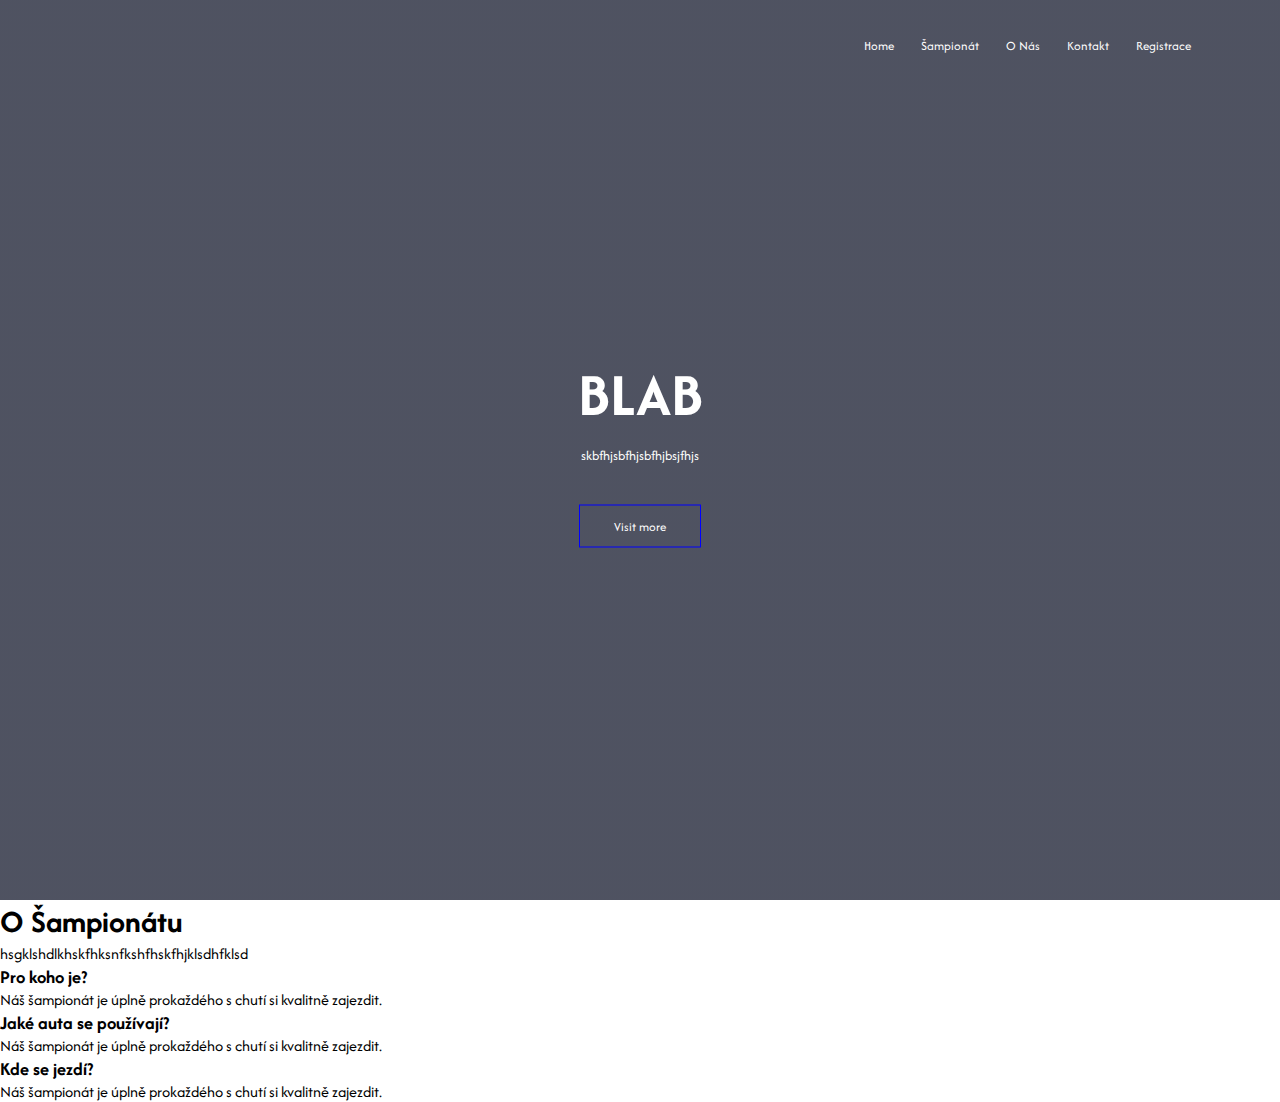
==== finalprojekt/index.html @ fbe958ff "Update index.html" ====
<!DOCTYPE html>
<html lang="en" xmlns="http://www.w3.org/1999/html">
<head>
    <meta charset="UTF-8">
    <meta name="viewport" content="width=device-width, initial-scale=1.0">
    <title>Title</title>
    <link rel="stylesheet" href="style.css">
    <link rel="preconnect" href="https://fonts.googleapis.com">
    <link rel="preconnect" href="https://fonts.gstatic.com" crossorigin>
    <link href="https://fonts.googleapis.com/css2?family=Afacad:ital,wght@0,400;0,700;1,400;1,700&display=swap" rel="stylesheet">
    <link rel="stylesheet"  href="https://cdnjs.cloudflare.com/ajax/libs/font-awesome/6.2.0/css/all.min.css"
          integrity="sha512-xh6O/CkQoPOWDdYTDqeRdPCVd1SpvCA9XXcUnZS2FmJNp1coAFzvtCN9BmamE+4aHK8yyUHUSCcJHgXloTyT2A=="
          crossorigin="anonymous"
          referrerpolicy="no-referrer"/>
</head>
<body>
<section class="header">
    <nav>
        <a href="index.html"><img src=""></a>
        <div class="nav-links" id="navLinks">
            <i class="fa-regular fa-circle-xmark" onclick="hideMenu()"></i>
            <ul>
                <li><a href="index.html">Home</a></li>
                <li><a href="">Šampionát</a></li>
                <li><a href="">O Nás</a></li>
                <li><a href="">Kontakt</a></li>
                <li><a href="">Registrace</a></li>
            </ul>
        </div>
        <i class="fa-solid fa-bars" onclick="showMenu()"></i>
    </nav>
<div class="text-box">
    <h1>BLAB</h1>
    <p>skbfhjsbfhjsbfhjbsjfhjs</p>
    <a href="" class="hero-btn">Visit more</a>
</div>
</section>

<section class="champion">
    <h1>O Šampionátu</h1>
    <p>hsgklshdlkhskfhksnfkshfhskfhjklsdhfklsd</p>

    <div class="row">
        <div class="champion-col">
            <h3>Pro koho je?</h3>
            <p>Náš šampionát je úplně prokaždého s chutí si kvalitně zajezdit.</p>
        </div>
        <div class="champion-col">
            <h3>Jaké auta se používají?</h3>
            <p>Náš šampionát je úplně prokaždého s chutí si kvalitně zajezdit.</p>
        </div>
        <div class="champion-col">
            <h3>Kde se jezdí?</h3>
            <p>Náš šampionát je úplně prokaždého s chutí si kvalitně zajezdit.</p>
        </div>
    </div>

</section>









<!---JavaScript na responsivní menu---->
<script>
    var navLinks = document.getElementById("navLinks");

    function showMenu(){
        navLinks.style.right = "0";
        navLinks.style.display = inline-block;
        
    }
    function hideMenu(){
        navLinks.style.right = "-200px";
    }
</script>


</body>
</html>
---- finalprojekt/style.css ----
*{
    font-family: 'Afacad', sans-serif;
    margin: 0;
    padding: 0;
}
.header{
    min-height: 100vh;
    width: 100%;
    background-image: linear-gradient(rgba(4,9,30,0.7),rgba(4,9,30,0.7)),url(foto/background.png);
    background-position: center;
    background-size: cover;
    position: relative;
}
nav{
    display: flex;
    padding: 2% 6%;
    justify-content: space-between;
    align-items: center;
}
nav img{
    width: 150px;
}
.nav-links{
    flex: 1;
    text-align: right;

}
.nav-links ul li{
    list-style: none;
    display: inline-block;
    padding: 8px 12px;
    position: relative;
}
.nav-links ul li a{
    color: white;
    text-decoration: none;
    font-size: 13px;
}
.nav-links ul li::after{
    content: '';
    width: 0%;
    height: 2px;
    background: dimgrey;
    display: block;
    margin: auto;
    transition: 0.5s;
}

.nav-links ul li:hover::after{
    width: 100%;
    cursor: pointer;
}
.text-box{
    width: 90%;
    color: white;
    position: absolute;
    top: 50%;
    left: 50%;
    transform: translate(-50%, -50%);
    text-align: center;
}

.text-box h1{
    font-size: 62px;
}
.text-box p{
    margin: 10px 0 40px;
    font-size: 14px;
    color: white;
}
.hero-btn{
    display: inline-block;
    text-decoration: none;
    color: white;
    border:1px solid blue;
    padding:12px 34px;
    font-size: 13px;
    background: transparent;
    position: relative;
    cursor: pointer;
}
.hero-btn:hover{
    border: 1px solid black;
    background: black;
    transition: 1s;
}

nav .fa-regular{
    display: none;
}

nav .fa-solid{
    display: none;
}
@media screen and (max-width: 500px){
    .text-box h1{
        font-size: 30px;
    }
    .nav-links ul li{
        display: block;
    }
    .nav-links{
        position: absolute;
        background: dimgrey;
        height: 100vh;
        width: 200px;
        top: 0;
        right: -200px;
        text-align: left;
        z-index: 2;
        transition: 1s;
    }
    nav .fa-regular{
        display: block;
        color: white;
        margin: 10px;
        font-size: 22px;
        cursor: pointer;
    }
    nav .fa-solid{
        display: block;
        color: white;
        margin: 10px;
        font-size: 22px;
        cursor: pointer;
    }
    .nav-links ul{
        padding: 30px;
    }
}

@media screen and (max-height: 568px){
    .text-box h1{
        font-size: 30px;
    }
    .nav-links ul li{
        display: block;
    }
    .nav-links{
        position: absolute;
        background: dimgrey;
        height: 100vh;
        width: 200px;
        top: 0;
        right: -200px;
        text-align: left;
        z-index: 2;
        transition: 1s;
    }
    nav .fa-regular{
        display: block;
        color: white;
        margin: 10px;
        font-size: 22px;
        cursor: pointer;
    }
    nav .fa-solid{
        display: block;
        color: white;
        margin: 10px;
        font-size: 22px;
        cursor: pointer;
    }
    .nav-links ul{
        padding: 30px;
    }

/*-----šampionát-----*/

.champion{
    width: 80%;
    margin: auto;
    text-align: center;
    padding-top: 100px;
}
h1{
    font-size: 36px;
    font-weight: 600;
}
p{
    color: black;
    font-size: 14px;
    font-weight: 300;
    line-height: 22px;
    padding: 10px;
}
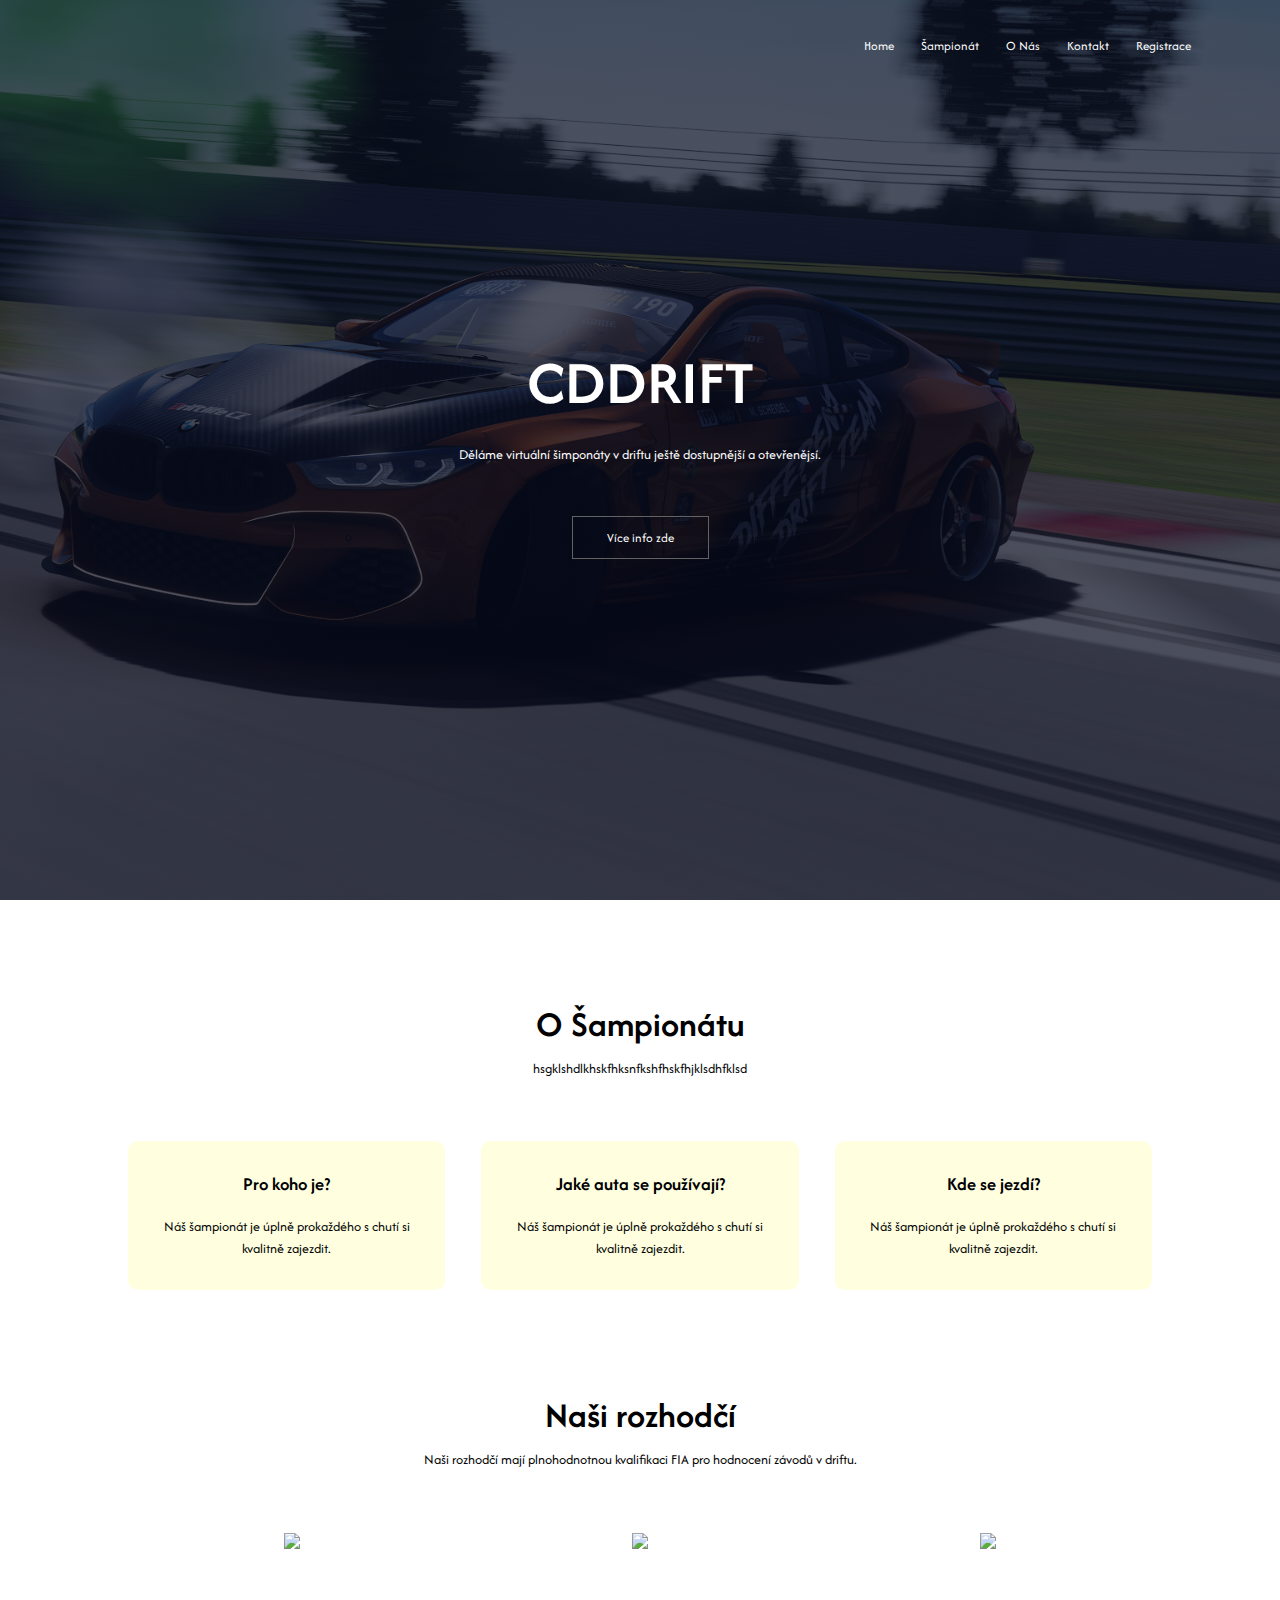
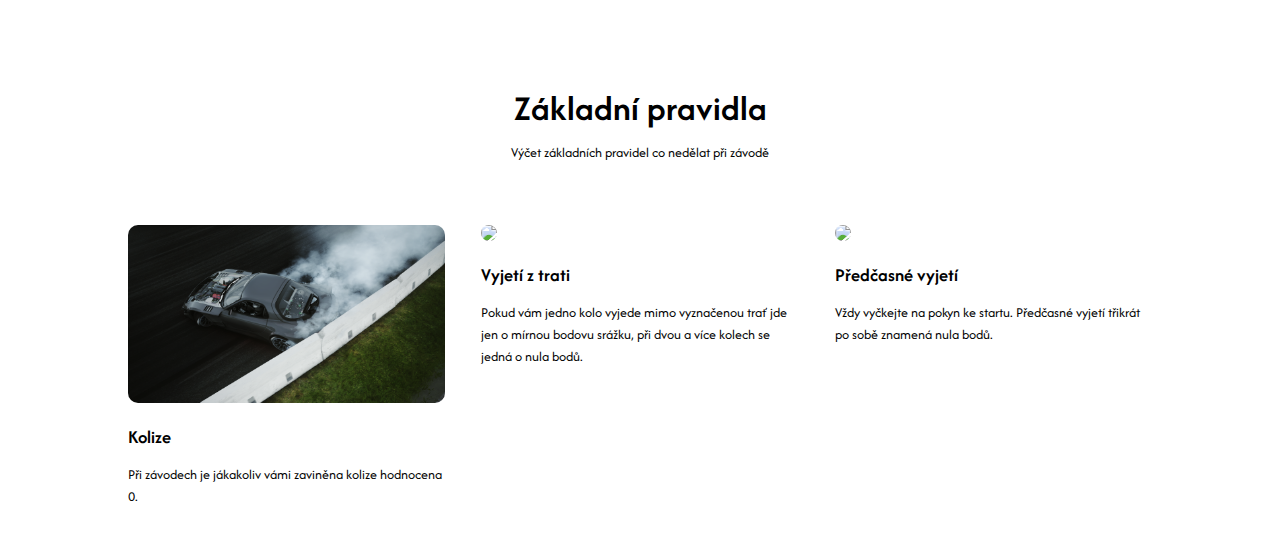
==== commit 317531de: "wevovky" ====
--- a/finalprojekt/index.html
+++ b/finalprojekt/index.html
@@ -2,8 +2,7 @@
 <html lang="en" xmlns="http://www.w3.org/1999/html">
 <head>
     <meta charset="UTF-8">
-    <meta name="viewport" content="width=device-width, initial-scale=1.0">
-    <title>Title</title>
+    <title>CDDRIFT</title>
     <link rel="stylesheet" href="style.css">
     <link rel="preconnect" href="https://fonts.googleapis.com">
     <link rel="preconnect" href="https://fonts.gstatic.com" crossorigin>
@@ -30,9 +29,9 @@
         <i class="fa-solid fa-bars" onclick="showMenu()"></i>
     </nav>
 <div class="text-box">
-    <h1>BLAB</h1>
-    <p>skbfhjsbfhjsbfhjbsjfhjs</p>
-    <a href="" class="hero-btn">Visit more</a>
+    <h1>CDDRIFT</h1>
+    <p>Děláme virtuální šimponáty v driftu ještě dostupnější a otevřenějsí.</p>
+    <a href="" class="hero-btn">Více info zde</a>
 </div>
 </section>
 
@@ -56,9 +55,52 @@
     </div>
 
 </section>
+<section class="judges">
+    <h1>Naši rozhodčí</h1>
+    <p>Naši rozhodčí mají plnohodnotnou kvalifikaci FIA pro hodnocení závodů v driftu.</p>
+    <div class="row">
+        <div class="judges-col">
+            <img src="foto/handsome-young-man-white-t-shirt-cross-arms-chest-smiling-pleased.jpg">
+            <div class="layer">
+                <h3>Antonín Světluška</h3>
+            </div>
+        </div>
+        <div class="judges-col">
+            <img src="foto/good-looking-serious-male-bodyguard-with-red-hair-bristle-frowning-looking-from-forehead-strict-crossing-fingers-chest-being-strong-masculine-posing-gray-wall.jpg">
+            <div class="layer">
+                <h3>Bořek Mlátička</h3>
+            </div>
+        </div>
+        <div class="judges-col">
+            <img src="foto/portrait-man-white-shirt.jpg">
+            <div class="layer">
+                <h3>Roland Von Brno</h3>
+            </div>
+        </div>
+    </div>
+</section>
 
-
-
+<section class="rules">
+    <h1>Základní pravidla</h1>
+    <p>Výčet základních pravidel co nedělat při závodě</p>
+    <div class="row">
+        <div class="rules-col">
+            <img src="foto/crash.png">
+            <h3>Kolize</h3>
+            <p>Při závodech je jákakoliv vámi zaviněna kolize hodnocena 0.</p>
+        </div>
+        <div class="rules-col">
+            <img src="foto/výjezd.png">
+            <h3>Vyjetí z trati</h3>
+            <p>Pokud vám jedno kolo vyjede mimo vyznačenou trať jde jen o mírnou bodovu srážku, při dvou a více kolech se jedná o nula bodů.</p>
+        </div>
+        <div class="rules-col">
+            <img src="foto/jumpstart.png">
+            <h3>Předčasné vyjetí</h3>
+            <p>Vždy vyčkejte na pokyn ke startu. Předčasné vyjetí třikrát po sobě znamená nula bodů.</p>
+        </div>
+    </div>
+</section>
 
 
 
@@ -71,8 +113,6 @@
 
     function showMenu(){
         navLinks.style.right = "0";
-        navLinks.style.display = inline-block;
-        
     }
     function hideMenu(){
         navLinks.style.right = "-200px";
@@ -81,4 +121,4 @@
 
 
 </body>
-</html>
+</html>--- a/finalprojekt/style.css
+++ b/finalprojekt/style.css
@@ -6,7 +6,7 @@
 .header{
     min-height: 100vh;
     width: 100%;
-    background-image: linear-gradient(rgba(4,9,30,0.7),rgba(4,9,30,0.7)),url(foto/background.png);
+    background-image: linear-gradient(rgba(4,9,30,0.7),rgba(4,9,30,0.7)),url(foto/bg.png);
     background-position: center;
     background-size: cover;
     position: relative;
@@ -72,7 +72,7 @@
     display: inline-block;
     text-decoration: none;
     color: white;
-    border:1px solid blue;
+    border:1px solid #626262;
     padding:12px 34px;
     font-size: 13px;
     background: transparent;
@@ -80,8 +80,8 @@
     cursor: pointer;
 }
 .hero-btn:hover{
-    border: 1px solid black;
-    background: black;
+    border: 1px solid #626262;
+    background: #626262;
     transition: 1s;
 }
 
@@ -92,7 +92,8 @@
 nav .fa-solid{
     display: none;
 }
-@media screen and (max-width: 500px){
+
+@media(max-width: 700px){
     .text-box h1{
         font-size: 30px;
     }
@@ -129,42 +130,6 @@
     }
 }
 
-@media screen and (max-height: 568px){
-    .text-box h1{
-        font-size: 30px;
-    }
-    .nav-links ul li{
-        display: block;
-    }
-    .nav-links{
-        position: absolute;
-        background: dimgrey;
-        height: 100vh;
-        width: 200px;
-        top: 0;
-        right: -200px;
-        text-align: left;
-        z-index: 2;
-        transition: 1s;
-    }
-    nav .fa-regular{
-        display: block;
-        color: white;
-        margin: 10px;
-        font-size: 22px;
-        cursor: pointer;
-    }
-    nav .fa-solid{
-        display: block;
-        color: white;
-        margin: 10px;
-        font-size: 22px;
-        cursor: pointer;
-    }
-    .nav-links ul{
-        padding: 30px;
-    }
-
 /*-----šampionát-----*/
 
 .champion{
@@ -184,3 +149,107 @@
     line-height: 22px;
     padding: 10px;
 }
+.row{
+    margin-top: 5%;
+    display: flex;
+    justify-content: space-between;
+}
+.champion-col{
+    flex-basis: 31%;
+    background: lightyellow;
+    border-radius: 10px;
+    margin-bottom: 5%;
+    padding: 20px 12px;
+    box-sizing: border-box;
+    transition: 0.5s;
+}
+h3{
+    text-align: center;
+    font-weight: 600;
+    margin: 10px 0;
+}
+
+.champion-col:hover{
+    box-shadow: 0 0 20px 0 rgba(0,0,0,0.2);
+}
+@media(max-width: 700px){
+    .row{
+        flex-direction: column;
+    }
+}
+
+
+
+
+
+.judges{
+    width: 80%;
+    margin: auto;
+    text-align: center;
+    padding-top: 50px;
+}
+.judges-col{
+    flex-basis: 32%;
+    border-radius: 10px;
+    margin-bottom: 30px;
+    position: relative;
+    overflow: hidden;
+}
+.judges-col img{
+    width: 100%;
+}
+.layer{
+    background: transparent;
+    height: 100%;
+    width: 100%;
+    position: absolute;
+    top: 0;
+    left: 0;
+    transition: 0.5s;
+}
+.layer:hover{
+    background: rgba(226,0,0,0.7);
+}
+.layer h3{
+    width: 100%;
+    font-weight: 500;
+    color: black;
+    font-size: 26;
+    bottom: 0;
+    left: 50%;
+    transform: translateX(-50%);
+    position: absolute;
+    opacity: 0;
+    transition: 0.5s;
+}
+.layer:hover h3{
+    bottom: 49%;
+    opacity: 1;
+}
+
+.rules{
+    width: 80%;
+    margin: auto;
+    text-align: center;
+    padding-top: 100px;
+}
+.rules-col{
+    flex-basis: 31%;
+    border-radius: 10px;
+    margin-bottom: 5%;
+    text-align: left;
+}
+
+.rules-col img{
+    width: 100%;
+    border-radius: 10px;
+}
+
+.rules-col p{
+    padding: 0;
+}
+.rules-col h3{
+    margin-top: 16px;
+    margin-bottom: 15px;
+    text-align: left;
+}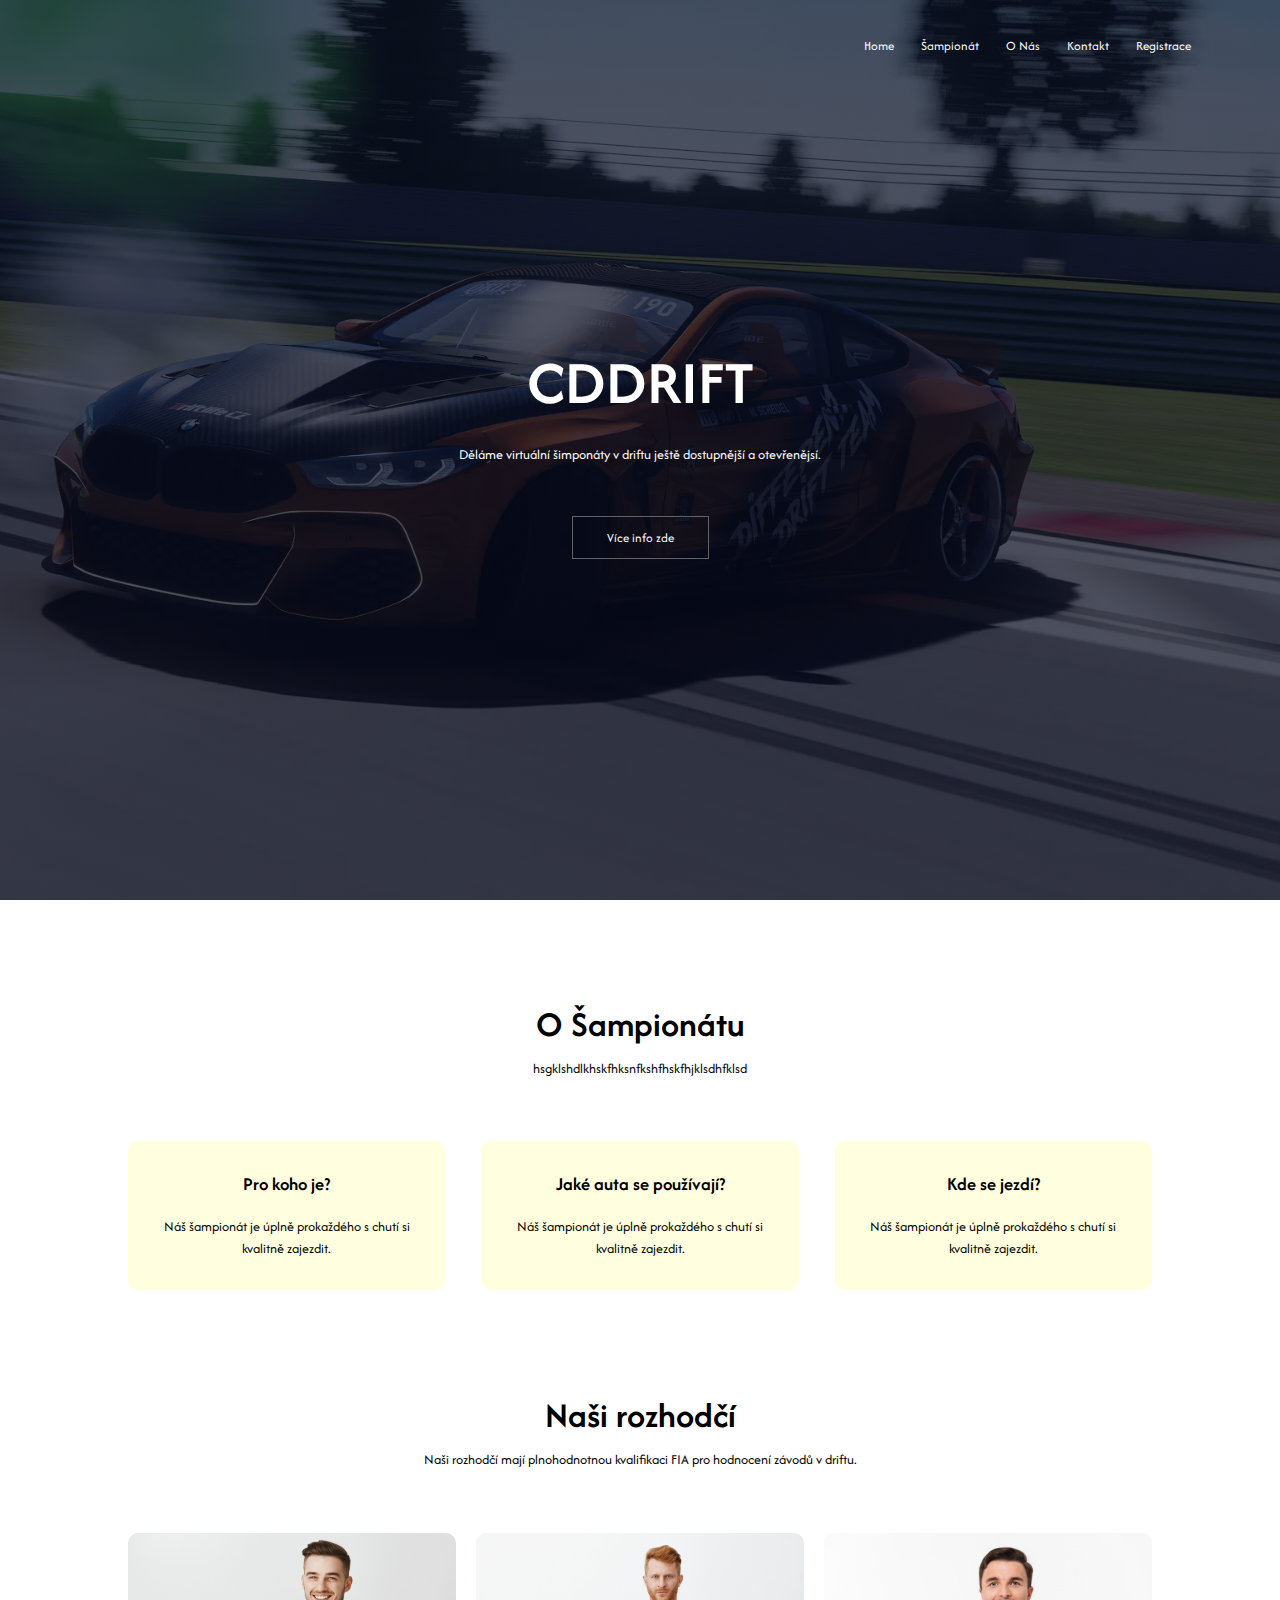
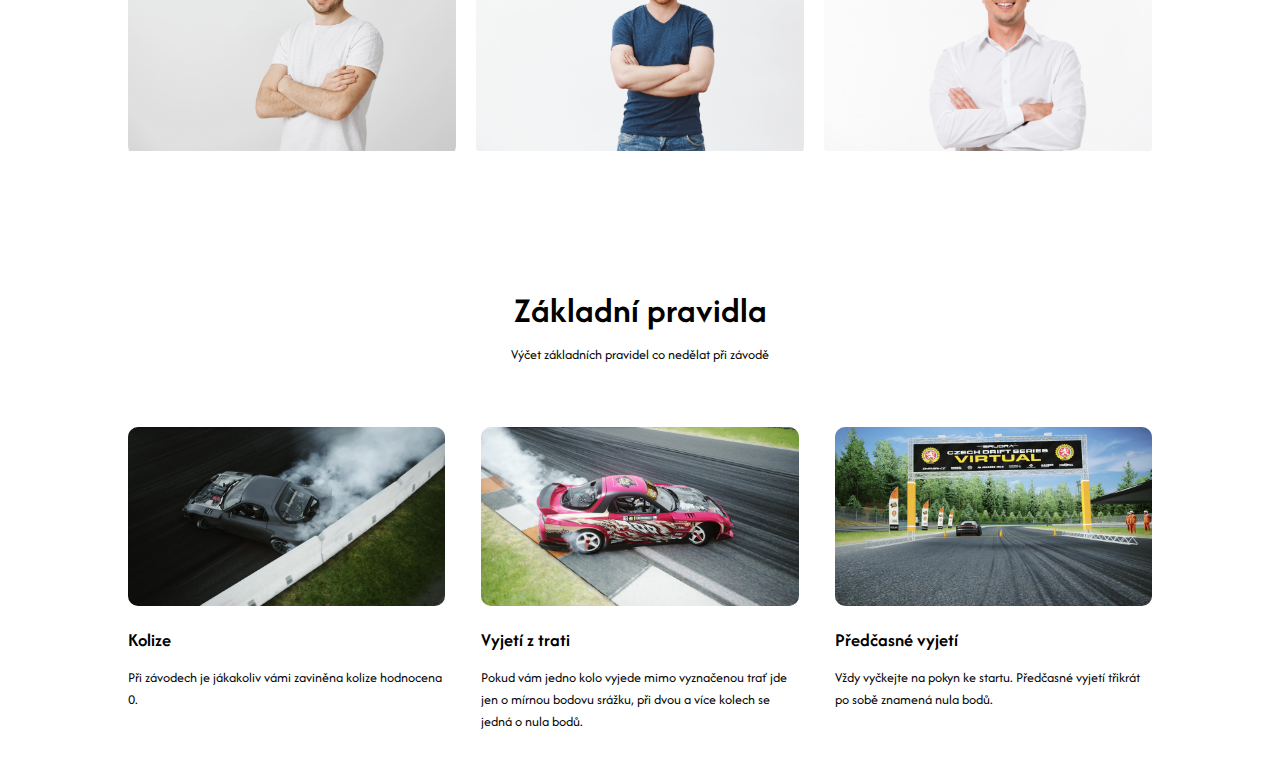
==== commit f047b7c3: "wevovky" ====
--- a/finalprojekt/index.html
+++ b/finalprojekt/index.html
@@ -60,19 +60,19 @@
     <p>Naši rozhodčí mají plnohodnotnou kvalifikaci FIA pro hodnocení závodů v driftu.</p>
     <div class="row">
         <div class="judges-col">
-            <img src="foto/handsome-young-man-white-t-shirt-cross-arms-chest-smiling-pleased.jpg">
+            <img src="foto/handsome-young-man-white-t-shirt-cross-arms-chest-smiling-pleased.webp">
             <div class="layer">
                 <h3>Antonín Světluška</h3>
             </div>
         </div>
         <div class="judges-col">
-            <img src="foto/good-looking-serious-male-bodyguard-with-red-hair-bristle-frowning-looking-from-forehead-strict-crossing-fingers-chest-being-strong-masculine-posing-gray-wall.jpg">
+            <img src="foto/good-looking-serious-male-bodyguard-with-red-hair-bristle-frowning-looking-from-forehead-strict-crossing-fingers-chest-being-strong-masculine-posing-gray-wall.webp">
             <div class="layer">
                 <h3>Bořek Mlátička</h3>
             </div>
         </div>
         <div class="judges-col">
-            <img src="foto/portrait-man-white-shirt.jpg">
+            <img src="foto/portrait-man-white-shirt.webp">
             <div class="layer">
                 <h3>Roland Von Brno</h3>
             </div>
@@ -85,17 +85,17 @@
     <p>Výčet základních pravidel co nedělat při závodě</p>
     <div class="row">
         <div class="rules-col">
-            <img src="foto/crash.png">
+            <img src="foto/crash.webp">
             <h3>Kolize</h3>
             <p>Při závodech je jákakoliv vámi zaviněna kolize hodnocena 0.</p>
         </div>
         <div class="rules-col">
-            <img src="foto/výjezd.png">
+            <img src="foto/výjezd.webp">
             <h3>Vyjetí z trati</h3>
             <p>Pokud vám jedno kolo vyjede mimo vyznačenou trať jde jen o mírnou bodovu srážku, při dvou a více kolech se jedná o nula bodů.</p>
         </div>
         <div class="rules-col">
-            <img src="foto/jumpstart.png">
+            <img src="foto/jumpstart.webp">
             <h3>Předčasné vyjetí</h3>
             <p>Vždy vyčkejte na pokyn ke startu. Předčasné vyjetí třikrát po sobě znamená nula bodů.</p>
         </div>
--- a/finalprojekt/style.css
+++ b/finalprojekt/style.css
@@ -6,7 +6,7 @@
 .header{
     min-height: 100vh;
     width: 100%;
-    background-image: linear-gradient(rgba(4,9,30,0.7),rgba(4,9,30,0.7)),url(foto/bg.png);
+    background-image: linear-gradient(rgba(4,9,30,0.7),rgba(4,9,30,0.7)),url(foto/bg.webp);
     background-position: center;
     background-size: cover;
     position: relative;
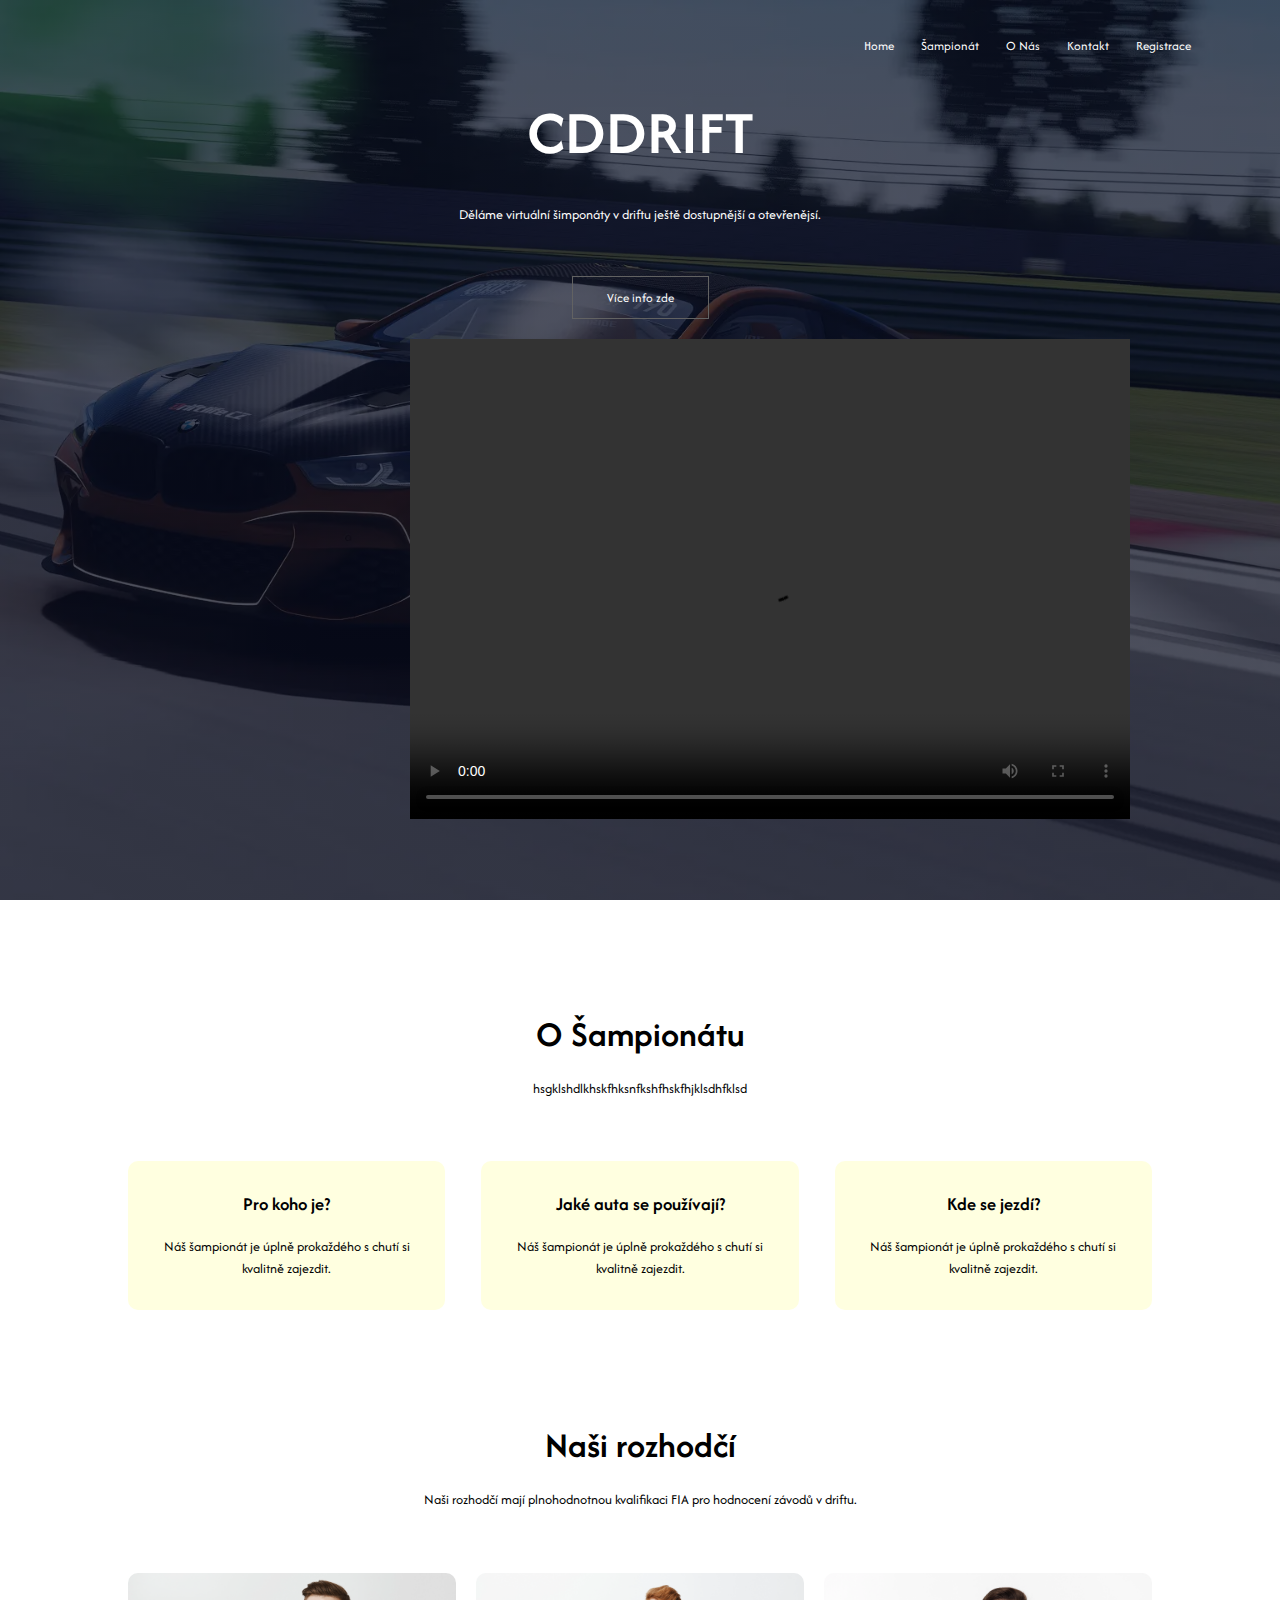
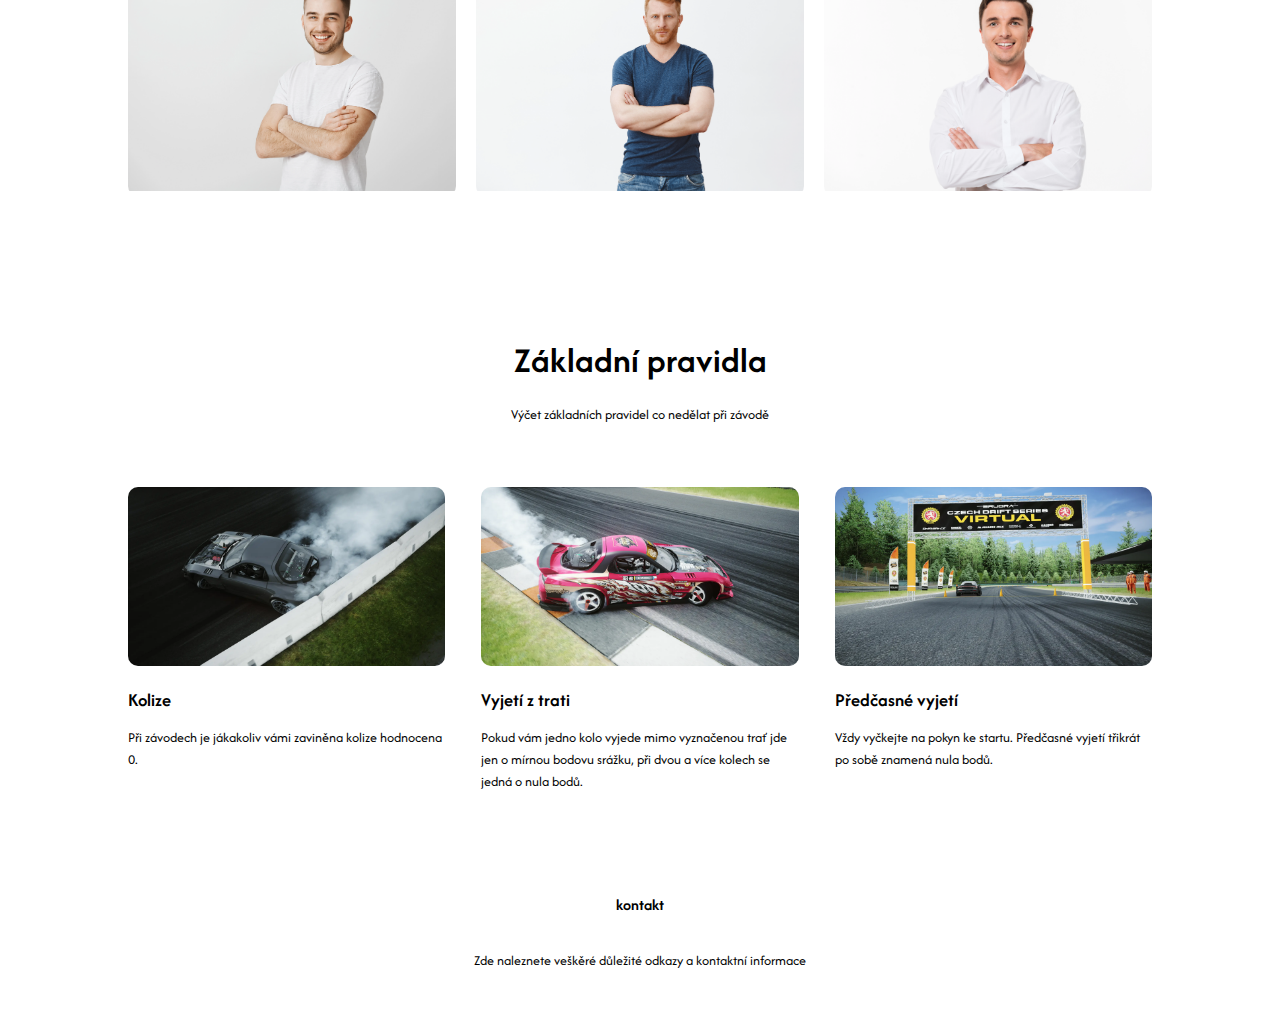
==== commit 18b2e20b: "wevovky" ====
--- a/finalprojekt/index.html
+++ b/finalprojekt/index.html
@@ -1,5 +1,5 @@
 <!DOCTYPE html>
-<html lang="en" xmlns="http://www.w3.org/1999/html">
+<html lang="cs" xmlns="http://www.w3.org/1999/xhtml">
 <head>
     <meta charset="UTF-8">
     <title>CDDRIFT</title>
@@ -15,15 +15,15 @@
 <body>
 <section class="header">
     <nav>
-        <a href="index.html"><img src=""></a>
+        <a href="index.html"><img src="foto/Logo1.svg" alt=""></a>
         <div class="nav-links" id="navLinks">
             <i class="fa-regular fa-circle-xmark" onclick="hideMenu()"></i>
             <ul>
                 <li><a href="index.html">Home</a></li>
-                <li><a href="">Šampionát</a></li>
-                <li><a href="">O Nás</a></li>
-                <li><a href="">Kontakt</a></li>
-                <li><a href="">Registrace</a></li>
+                <li><a href="championship.html">Šampionát</a></li>
+                <li><a href="about.html">O Nás</a></li>
+                <li><a href="contact.html">Kontakt</a></li>
+                <li><a href="registration.html">Registrace</a></li>
             </ul>
         </div>
         <i class="fa-solid fa-bars" onclick="showMenu()"></i>
@@ -31,7 +31,10 @@
 <div class="text-box">
     <h1>CDDRIFT</h1>
     <p>Děláme virtuální šimponáty v driftu ještě dostupnější a otevřenějsí.</p>
-    <a href="" class="hero-btn">Více info zde</a>
+    <a href="championship.html" class="hero-btn">Více info zde</a>
+    <video width="720" height="480" controls>
+        <source src="foto/ElevenLabs_2023-12-20T20_07_01555551_Ethan_2.mp4" type="video/mp4">
+    </video>
 </div>
 </section>
 
@@ -101,6 +104,17 @@
         </div>
     </div>
 </section>
+<section class="footer">
+    <h4>kontakt</h4>
+    <p>Zde naleznete veškěré důležité odkazy a kontaktní informace</p>
+    <div class="icons">
+        <i class="fa-brands fa-facebook"></i>
+        <i class="fa-brands fa-instagram"></i>
+        <i class="fa-brands fa-google-drive"></i>
+        <i class="fa-regular fa-envelope"></i>
+        <i class="fa-solid fa-phone"></i>
+    </div>
+</section>
 
 
 
--- a/finalprojekt/style.css
+++ b/finalprojekt/style.css
@@ -78,6 +78,12 @@
     background: transparent;
     position: relative;
     cursor: pointer;
+}
+video{
+    padding-top: 20px;
+    display: block;
+    position: relative;
+    left: 30%;
 }
 .hero-btn:hover{
     border: 1px solid #626262;
@@ -176,6 +182,12 @@
     .row{
         flex-direction: column;
     }
+    .judges-col-about{
+        flex-direction: column;
+    }
+    .judges-col-about img{
+        flex-direction: column;
+    }
 }
 
 
@@ -252,4 +264,88 @@
     margin-top: 16px;
     margin-bottom: 15px;
     text-align: left;
+}
+.footer{
+    width: 100%;
+    text-align: center;
+    padding: 30px 0;
+}
+.footer h4{
+    margin-bottom: 25px;
+    margin-top: 20px;
+    font-weight: 600;
+}
+.icons .fa-brands{
+    color: black;
+    margin: 0 13px;
+    cursor: pointer;
+    padding: 18px 0;
+}
+.icons .fa-regular{
+    color: black;
+    margin: 0 13px;
+    cursor: pointer;
+    padding: 18px 0;
+}
+
+
+
+.introduction-section > p,
+.location-section > p,
+.content-footer > p,
+.questions-section > p {
+    font-weight: 400;
+    letter-spacing: 0.05em;
+}
+/* Section Styling */
+.introduction-section,
+.location-section,
+.questions-section {
+    max-width: 68em;
+    margin-left: auto;
+    margin-right: auto;
+    margin-top: 2em;
+}
+
+h1{
+    font-size: 36px;
+    display: flex;
+    justify-content: center;
+    padding: 10px;
+}
+
+
+.kontakt p{
+    font-size: 22px;
+    display: flex;
+    justify-content: center;
+    padding: 10px;
+}
+
+.kontakt h1{
+    font-size: 36px;
+    display: flex;
+    justify-content: center;
+    padding: 10px;
+}
+
+.kontakt .fa-regular{
+    font-size: 22px;
+    display: flex;
+    justify-content: center;
+    padding: 10px;
+}
+
+.kontakt .fa-solid{
+    font-size: 22px;
+    display: flex;
+    justify-content: center;
+    padding: 10px;
+}
+
+.kontakt .fa-brands{
+    font-size: 22px;
+    display: flex;
+    justify-content: center;
+    padding: 10px;
 }